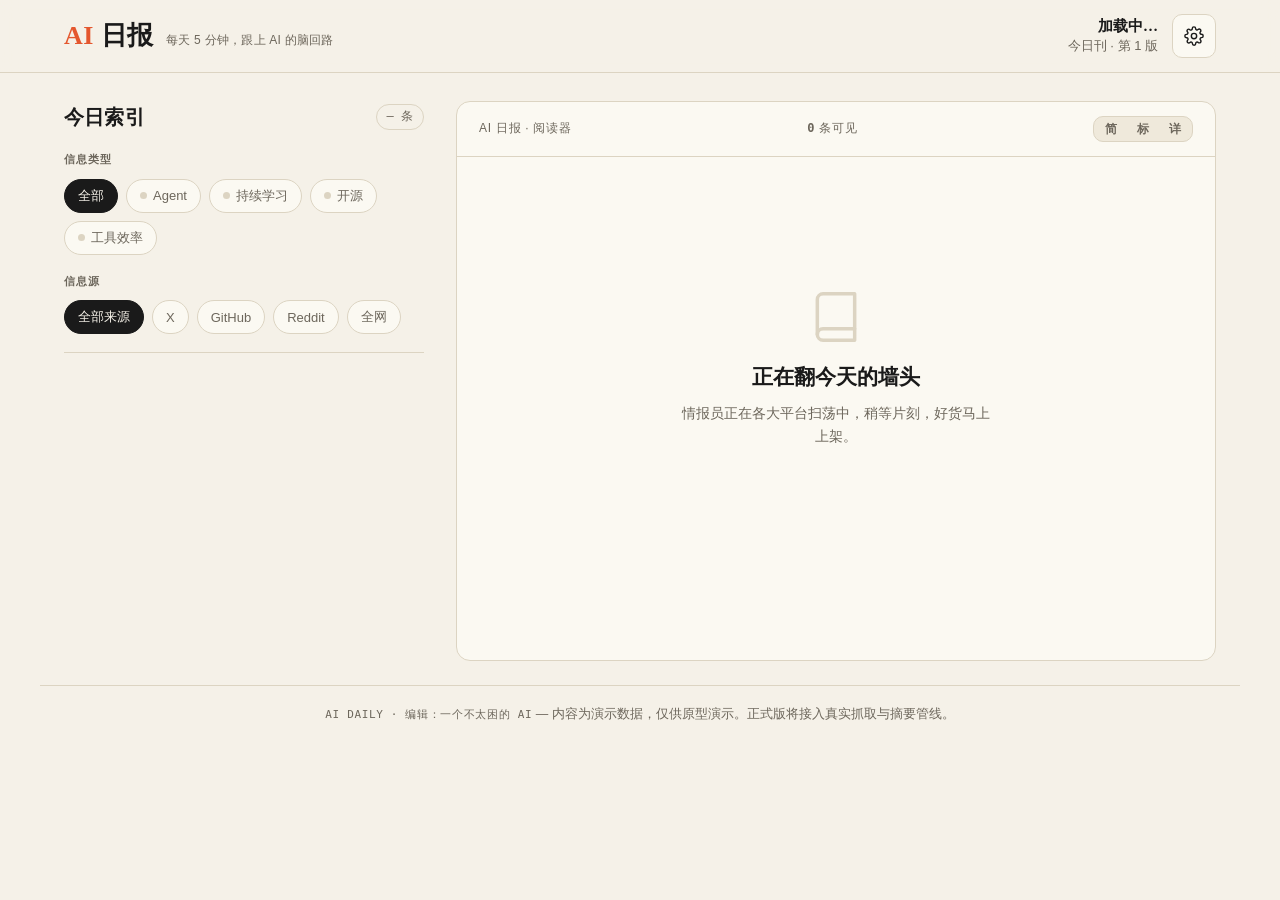
==== frontend/index.html @ 81d68c3c "refactor: split frontend monolith into ES modules, drop dead assets (specs/004 cand 4) index.html's " ====
<!doctype html>
<html lang="zh-CN">
<head>
<meta charset="utf-8" />
<meta name="viewport" content="width=device-width, initial-scale=1" />
<meta name="color-scheme" content="light dark" />
<title>AI 日报 · 每天 5 分钟，跟上 AI 的脑回路</title>
<!--
  Discovery:
    deliverable: AI 日报 Web 阅读器（索引 + 阅读器双栏）
    audience: 个人技术兴趣读者（big_boss）
    direction: Minimal/Editorial —— 报刊质感，幽默编辑语态
    sections: masthead / 索引栏(类型+来源筛选) / 阅读器 / 设置面板 / 三态覆盖
    accent: 橙红 #e4572e（每屏 ≤2 处可见）
    design_system: null（_schema/defaults.css 兜底，编辑杂志风自定 token）
    craft: typography / color / anti-ai-slop / accessibility-baseline / typography-hierarchy-editorial / state-coverage
-->
<style>
  :root {
    --bg: #f5f1e8;
    --surface: #fbf9f2;
    --surface-2: #efe9db;
    --ink: #1a1a1a;
    --ink-muted: #6d675c;
    --border: #dcd4c2;
    --accent: #e4572e;
    --accent-ink: #b43d1c;
    --accent-soft: #f8e3d8;
    --ok: #2f6f4f;
    --warn: #a16207;
    --danger: #b3261e;
    --radius-sm: 6px;
    --radius-md: 10px;
    --radius-lg: 14px;
    --font-display: "Songti SC", "Noto Serif SC", "SimSun", Georgia, "Times New Roman", serif;
    --font-body: -apple-system, BlinkMacSystemFont, "PingFang SC", "Hiragino Sans GB", "Microsoft YaHei", "Segoe UI", sans-serif;
    --font-mono: ui-monospace, "SF Mono", "JetBrains Mono", Menlo, Consolas, monospace;
    --motion-fast: 150ms;
    --motion-base: 200ms;
    --ease: cubic-bezier(0.2, 0, 0, 1);
    --focus-ring: 0 0 0 2px var(--bg), 0 0 0 4px var(--accent);
    --btn-bg: #b43d1c;
    --btn-fg: #ffffff;
    --btn-bg-hover: #96320f;
  }
  @media (prefers-color-scheme: dark) {
    :root {
      --bg: #16130e;
      --surface: #1d1912;
      --surface-2: #262118;
      --ink: #ece6d8;
      --ink-muted: #a89f8d;
      --border: #37301f;
      --accent: #f0764f;
      --accent-ink: #ff9a76;
      --accent-soft: #3a2418;
      --btn-bg: #f0764f;
      --btn-fg: #1a1a1a;
      --btn-bg-hover: #ff9a76;
      --ok: #7fbf9b;
      --warn: #d9a441;
      --danger: #ef6f68;
    }
  }
  * { box-sizing: border-box; }
  html { scroll-behavior: smooth; }
  body {
    margin: 0;
    background: var(--bg);
    color: var(--ink);
    font: 16px/1.6 var(--font-body);
    -webkit-font-smoothing: antialiased;
  }
  a { color: var(--accent-ink); }
  a:hover { color: var(--accent); }
  :focus-visible { outline: none; box-shadow: var(--focus-ring); border-radius: var(--radius-sm); }
  .skip-link {
    position: absolute; left: 12px; top: -48px; z-index: 60;
    padding: 10px 16px; background: var(--ink); color: var(--bg);
    border-radius: var(--radius-sm); text-decoration: none;
    transition: top var(--motion-fast) var(--ease);
  }
  .skip-link:focus { top: 12px; }

  /* ── 报头 ─────────────────────────────── */
  .masthead {
    position: sticky; top: 0; z-index: 40;
    background: color-mix(in oklab, var(--bg) 88%, transparent);
    backdrop-filter: blur(10px);
    border-bottom: 1px solid var(--border);
  }
  .masthead-inner {
    max-width: 1200px; margin: 0 auto; padding: 14px 24px;
    display: flex; align-items: center; justify-content: space-between; gap: 16px;
  }
  .brand { display: flex; align-items: baseline; gap: 12px; min-width: 0; }
  .brand-name {
    font-family: var(--font-display); font-size: 26px; font-weight: 700;
    letter-spacing: 0.02em; margin: 0; white-space: nowrap;
  }
  .brand-name em { font-style: normal; color: var(--accent); }
  .brand-tagline {
    font-size: 12px; color: var(--ink-muted); letter-spacing: 0.02em;
    white-space: nowrap; overflow: hidden; text-overflow: ellipsis;
  }
  .masthead-right { display: flex; align-items: center; gap: 14px; }
  .date-stamp { font-size: 13px; color: var(--ink-muted); text-align: right; line-height: 1.4; }
  .date-stamp strong { display: block; font-family: var(--font-display); font-size: 15px; color: var(--ink); }
  .icon-btn {
    width: 44px; height: 44px; display: inline-flex; align-items: center; justify-content: center;
    background: var(--surface); border: 1px solid var(--border); border-radius: var(--radius-md);
    color: var(--ink); cursor: pointer; transition: background var(--motion-fast) var(--ease), transform var(--motion-fast) var(--ease);
  }
  .icon-btn:hover { background: var(--surface-2); }
  .icon-btn:active { transform: scale(0.96); }
  .icon-btn svg { width: 20px; height: 20px; }

  /* ── 布局 ─────────────────────────────── */
  .layout {
    max-width: 1200px; margin: 0 auto; padding: 28px 24px 24px;
    display: grid; grid-template-columns: 360px minmax(0, 1fr); gap: 32px;
    align-items: start;
  }
  @media (max-width: 860px) {
    .layout { grid-template-columns: 1fr; padding: 20px 16px; gap: 20px; }
    .brand-tagline { display: none; }
  }

  /* ── 索引栏 ───────────────────────────── */
  .index-col { display: flex; flex-direction: column; gap: 18px; min-width: 0; }
  .index-head { display: flex; align-items: center; justify-content: space-between; gap: 10px; }
  .index-head h2 {
    font-family: var(--font-display); font-size: 20px; font-weight: 700; margin: 0;
    letter-spacing: 0.01em;
  }
  .count-badge {
    font-family: var(--font-mono); font-size: 12px; color: var(--ink-muted);
    border: 1px solid var(--border); border-radius: var(--radius-pill, 999px);
    padding: 2px 10px; white-space: nowrap;
  }
  .filter-group { display: flex; flex-direction: column; gap: 10px; }
  .filter-label {
    font-size: 11px; font-weight: 600; letter-spacing: 0.08em; text-transform: uppercase;
    color: var(--ink-muted);
  }
  .chip-row { display: flex; flex-wrap: wrap; gap: 8px; }
  .chip {
    display: inline-flex; align-items: center; gap: 6px;
    padding: 7px 13px; font-size: 13px; color: var(--ink-muted);
    background: var(--surface); border: 1px solid var(--border); border-radius: var(--radius-pill, 999px);
    cursor: pointer; transition: all var(--motion-fast) var(--ease);
    min-height: 34px;
  }
  .chip:hover { border-color: var(--ink-muted); color: var(--ink); }
  .chip[aria-pressed="true"] {
    background: var(--ink); color: var(--bg); border-color: var(--ink);
  }
  .chip[aria-pressed="true"] .chip-dot { background: var(--accent); }
  .chip-dot { width: 7px; height: 7px; border-radius: 50%; background: var(--border); flex: none; }

  .article-list { display: flex; flex-direction: column; border-top: 1px solid var(--border); }
  .article-item {
    display: block; width: 100%; text-align: left;
    padding: 14px 12px 14px 16px; margin: 0;
    background: transparent; border: none; border-bottom: 1px solid var(--border);
    cursor: pointer; position: relative; transition: background var(--motion-fast) var(--ease);
    font-family: var(--font-body);
  }
  .article-item:hover { background: var(--surface); }
  .article-item[aria-selected="true"] { background: var(--surface); }
  .article-item[aria-selected="true"]::before {
    content: ""; position: absolute; left: 0; top: 12px; bottom: 12px; width: 3px;
    background: var(--accent); border-radius: 2px;
  }
  .article-item-title {
    font-family: var(--font-display); font-size: 15.5px; font-weight: 700; line-height: 1.45;
    margin: 0 0 5px; color: var(--ink); letter-spacing: 0;
  }
  .article-item-meta {
    display: flex; align-items: center; gap: 8px; flex-wrap: wrap;
    font-size: 12px; color: var(--ink-muted);
  }
  .tag {
    display: inline-flex; align-items: center; font-size: 11px; font-weight: 600;
    letter-spacing: 0.04em; padding: 1px 8px; border-radius: var(--radius-sm);
    background: var(--surface-2); color: var(--ink-muted); border: 1px solid var(--border);
  }
  .tag[data-type="agent"] { color: var(--accent-ink); background: var(--accent-soft); border-color: transparent; }
  .tag[data-type="self-improve"] { color: var(--ok); background: color-mix(in oklab, var(--ok) 12%, transparent); border-color: transparent; }
  .tag[data-type="open-source"] { color: var(--warn); background: color-mix(in oklab, var(--warn) 14%, transparent); border-color: transparent; }
  .tag[data-type="tools"] { color: var(--ink); background: var(--surface-2); }
  .src-name { display: inline-flex; align-items: center; gap: 5px; }
  .src-name svg { width: 13px; height: 13px; flex: none; }
  .time { font-family: var(--font-mono); font-size: 11px; }
  .item-excerpt {
    font-size: 13px; color: var(--ink-muted); line-height: 1.5; margin: 6px 0 0;
    display: -webkit-box; -webkit-line-clamp: 2; -webkit-box-orient: vertical; overflow: hidden;
  }
  .article-item[aria-selected="true"] .item-excerpt { display: block; }

  /* ── 阅读器 ───────────────────────────── */
  .reader {
    background: var(--surface); border: 1px solid var(--border);
    border-radius: var(--radius-lg); min-height: 560px;
    display: flex; flex-direction: column;
  }
  .reader-toolbar {
    display: flex; align-items: center; justify-content: space-between; gap: 12px;
    padding: 14px 22px; border-bottom: 1px solid var(--border);
  }
  .back-btn {
    display: none; align-items: center; gap: 6px;
    background: transparent; border: 1px solid var(--border); color: var(--ink);
    border-radius: var(--radius-md); padding: 8px 14px; font-size: 13px; font-weight: 600;
    cursor: pointer; min-height: 40px;
  }
  .back-btn svg { width: 15px; height: 15px; }
  .back-btn:hover { background: var(--surface-2); }
  @media (max-width: 860px) {
    .back-btn { display: inline-flex; }
    body.reading .index-col { display: none; }
    body.reading .layout { grid-template-columns: 1fr; }
  }
  .reader-toolbar .kicker { font-size: 12px; color: var(--ink-muted); letter-spacing: 0.06em; }
  .reader-toolbar .kicker strong { color: var(--ink-muted); font-family: var(--font-mono); font-weight: 600; }
  .reader-body { padding: 30px 34px 26px; flex: 1; }
  @media (max-width: 600px) { .reader-body { padding: 22px 18px; } }
  .reader-empty { display: flex; flex-direction: column; align-items: center; justify-content: center; text-align: center; min-height: 380px; padding: 30px; }
  .reader-empty .empty-mark { width: 56px; height: 56px; margin-bottom: 16px; color: var(--border); }
  .reader-empty h3 { font-family: var(--font-display); font-size: 21px; margin: 0 0 8px; }
  .reader-empty p { color: var(--ink-muted); max-width: 40ch; margin: 0 0 18px; font-size: 14px; }
  .btn {
    display: inline-flex; align-items: center; justify-content: center; gap: 8px;
    min-height: 44px; padding: 10px 20px; font-size: 14px; font-weight: 600;
    border-radius: var(--radius-md); cursor: pointer; text-decoration: none;
    transition: all var(--motion-fast) var(--ease);
  }
  .btn:active { transform: scale(0.98); }
  .btn-primary { background: var(--btn-bg); color: var(--btn-fg); border: 1px solid var(--btn-bg); }
  .btn-primary:hover { background: var(--btn-bg-hover); color: var(--btn-fg); }
  .btn-ghost { background: transparent; color: var(--ink); border: 1px solid var(--border); }
  .btn-ghost:hover { background: var(--surface-2); }
  .btn svg { width: 16px; height: 16px; }

  .article-head { border-bottom: 1px solid var(--border); padding-bottom: 22px; margin-bottom: 22px; }
  .article-head .eyebrow {
    font-family: var(--font-mono); font-size: 12px; letter-spacing: 0.1em; text-transform: uppercase;
    color: var(--accent-ink); margin: 0 0 12px;
  }
  .article-head h1 {
    font-family: var(--font-display); font-size: clamp(26px, 3.4vw, 36px); font-weight: 700;
    line-height: 1.22; letter-spacing: -0.01em; margin: 0 0 14px;
  }
  .article-byline {
    display: flex; align-items: center; gap: 14px; flex-wrap: wrap;
    font-size: 13px; color: var(--ink-muted);
  }
  .article-byline .src-chip {
    display: inline-flex; align-items: center; gap: 6px;
    background: var(--surface-2); border: 1px solid var(--border); border-radius: var(--radius-pill, 999px);
    padding: 4px 12px; font-size: 12.5px; font-weight: 600; color: var(--ink);
  }
  .article-byline .src-chip svg { width: 14px; height: 14px; }
  .article-body { max-width: 65ch; }
  .article-body .lede {
    font-family: var(--font-display); font-size: 18.5px; line-height: 1.65;
    color: var(--ink); margin: 0 0 20px;
  }
  .article-body p { margin: 14px 0; font-size: 15.5px; line-height: 1.75; }
  .article-body .summary-box {
    background: var(--surface-2); border-radius: var(--radius-md);
    padding: 16px 18px; margin: 18px 0; font-size: 14.5px; line-height: 1.7;
  }
  .article-body .summary-box strong { color: var(--accent-ink); }
  .article-body blockquote {
    margin: 22px 0; padding: 0 0 0 20px; border-left: 3px solid var(--accent);
    font-family: var(--font-display); font-size: 19px; line-height: 1.5; color: var(--ink);
  }
  .article-body ul { margin: 14px 0; padding-left: 22px; }
  .article-body li { margin: 6px 0; }
  .article-body strong { font-weight: 700; }
  .article-body code {
    font-family: var(--font-mono); font-size: 0.9em;
    background: var(--surface-2); padding: 1px 5px; border-radius: 4px;
  }
  .article-body a code { color: inherit; }
  .article-body blockquote code { background: transparent; padding: 0; }
  .article-actions { display: flex; gap: 12px; flex-wrap: wrap; margin-top: 26px; padding-top: 20px; border-top: 1px solid var(--border); }
  .article-foot { margin-top: 26px; padding-top: 16px; border-top: 1px solid var(--border); font-size: 12.5px; color: var(--ink-muted); display: flex; justify-content: space-between; gap: 12px; flex-wrap: wrap; }
  .article-foot code { font-family: var(--font-mono); background: var(--surface-2); padding: 1px 6px; border-radius: 4px; font-size: 11.5px; }

  /* ── 设置面板 ─────────────────────────── */
  dialog.settings {
    border: 1px solid var(--border); border-radius: var(--radius-lg);
    background: var(--surface); color: var(--ink);
    padding: 0; width: min(480px, calc(100vw - 32px));
    box-shadow: 0 24px 64px color-mix(in oklab, var(--ink) 24%, transparent);
  }
  dialog.settings::backdrop { background: color-mix(in oklab, var(--ink) 45%, transparent); }
  .settings-head { display: flex; align-items: center; justify-content: space-between; padding: 18px 22px; border-bottom: 1px solid var(--border); }
  .settings-head h2 { font-family: var(--font-display); font-size: 19px; margin: 0; }
  .settings-body { padding: 8px 22px 22px; }
  .settings-section { padding: 16px 0; border-bottom: 1px solid var(--border); }
  .settings-section:last-child { border-bottom: none; }
  .settings-section h3 { font-size: 13px; font-weight: 600; letter-spacing: 0.06em; margin: 0 0 12px; color: var(--ink-muted); }
  .switch-row { display: flex; align-items: center; justify-content: space-between; gap: 14px; padding: 9px 0; }
  .switch-row .switch-label { font-size: 14.5px; }
  .switch-row .switch-label small { display: block; font-size: 12px; color: var(--ink-muted); margin-top: 2px; }
  .switch {
    position: relative; width: 46px; height: 26px; flex: none; cursor: pointer;
    -webkit-tap-highlight-color: transparent;
  }
  .switch input { position: absolute; opacity: 0; width: 100%; height: 100%; margin: 0; cursor: pointer; }
  .switch .track {
    position: absolute; inset: 0; border-radius: 999px; background: var(--surface-2);
    border: 1px solid var(--border); transition: background var(--motion-fast) var(--ease);
  }
  .switch .thumb {
    position: absolute; top: 3px; left: 3px; width: 20px; height: 20px; border-radius: 50%;
    background: var(--ink-muted); transition: transform var(--motion-fast) var(--ease), background var(--motion-fast) var(--ease);
  }
  .switch input:checked + .track { background: var(--ok); border-color: var(--ok); }
  .switch input:checked + .track + .thumb { transform: translateX(20px); background: #fff; }
  .switch input:focus-visible + .track { box-shadow: var(--focus-ring); }
  .switch input:disabled + .track { opacity: 0.4; }
  .settings-foot { display: flex; justify-content: flex-end; gap: 10px; padding: 14px 22px; border-top: 1px solid var(--border); }
  .settings-note { font-size: 12px; color: var(--ink-muted); margin-top: 12px; line-height: 1.6; }

  /* ── 状态：加载 ───────────────────────── */
  .skeleton-list { display: flex; flex-direction: column; }
  .sk-item { padding: 14px 12px 14px 16px; border-bottom: 1px solid var(--border); }
  .sk-line { height: 13px; border-radius: 4px; background: var(--surface-2); margin: 6px 0; animation: pulse 1.4s ease-in-out infinite; }
  .sk-line.w70 { width: 70%; } .sk-line.w40 { width: 40%; } .sk-line.w90 { width: 90%; }
  @keyframes pulse { 0%, 100% { opacity: 0.55; } 50% { opacity: 1; } }
  @media (prefers-reduced-motion: reduce) {
    .sk-line { animation: none; }
    html { scroll-behavior: auto; }
  }

  /* ── 提示条 ───────────────────────────── */
  .toast {
    position: fixed; left: 50%; bottom: 28px; transform: translateX(-50%) translateY(20px);
    background: var(--ink); color: var(--bg); font-size: 13.5px;
    padding: 11px 20px; border-radius: var(--radius-md); opacity: 0; pointer-events: none;
    transition: opacity var(--motion-base) var(--ease), transform var(--motion-base) var(--ease);
    z-index: 80; max-width: calc(100vw - 32px); text-align: center;
  }
  .toast.show { opacity: 1; transform: translateX(-50%) translateY(0); }

  footer.site-foot {
    max-width: 1200px; margin: 0 auto; padding: 18px 24px 40px;
    font-size: 12.5px; color: var(--ink-muted); text-align: center;
    border-top: 1px solid var(--border);
  }
  footer.site-foot .foot-mark { font-family: var(--font-mono); font-size: 11px; letter-spacing: 0.06em; }

  /* ═══ US3 阅读密度档位 (T048) ═══ */
  .reader-style-switch {
    display: inline-flex; gap: 2px; padding: 2px;
    border: 1px solid var(--border); border-radius: var(--radius-md);
    background: var(--surface-2);
  }
  .reader-style-switch button {
    border: 0; background: transparent; color: var(--ink-muted);
    font-family: var(--font-mono); font-size: 12px; font-weight: 600;
    padding: 4px 9px; border-radius: calc(var(--radius-md) - 2px);
    cursor: pointer; line-height: 1; transition: background var(--motion-fast) var(--ease), color var(--motion-fast) var(--ease);
  }
  .reader-style-switch button:hover { color: var(--ink); }
  .reader-style-switch button.is-active {
    background: var(--ink); color: var(--bg);
  }
  .reader-style-switch button:focus-visible { outline: var(--focus-ring); }

  .style-mode-row { align-items: flex-start; }
  .radio-group { display: inline-flex; gap: 6px; flex-wrap: wrap; }
  .radio-pill {
    display: inline-flex; align-items: center; gap: 4px;
    padding: 6px 12px; border: 1px solid var(--border); border-radius: 999px;
    font-size: 13px; color: var(--ink-muted); cursor: pointer;
    background: var(--surface); transition: border-color var(--motion-fast) var(--ease), color var(--motion-fast) var(--ease);
  }
  .radio-pill:hover { border-color: var(--ink-muted); color: var(--ink); }
  .radio-pill input { margin: 0; accent-color: var(--accent); }
  .radio-pill:has(input:checked) {
    border-color: var(--ink); color: var(--ink);
    background: color-mix(in oklab, var(--ink) 6%, var(--surface));
  }

  .article-item-meta .reading-min { font-family: var(--font-mono); font-size: 11.5px; }
  .article-item-meta .time { font-family: var(--font-mono); }

  .score-badge {
    display: inline-flex; align-items: center; gap: 3px;
    padding: 1px 7px; border-radius: 999px;
    font-family: var(--font-mono); font-size: 11px; font-weight: 600;
    color: var(--ink-muted); background: var(--surface-2);
    border: 1px solid transparent; white-space: nowrap;
  }
  .article-item-meta .score-badge { font-size: 11px; padding: 1px 6px; }
  .score-badge.dim-authority   { color: var(--accent-ink); background: color-mix(in oklab, var(--accent) 12%, transparent); }
  .score-badge.dim-depth       { color: var(--ok);          background: color-mix(in oklab, var(--ok) 12%, transparent); }
  .score-badge.dim-timeliness  { color: var(--warn);        background: color-mix(in oklab, var(--warn) 14%, transparent); }
  .score-badge.dim-expression  { color: var(--ink);         background: var(--surface-2); }
  .score-badge.dim-engagement  { color: var(--warn);        background: color-mix(in oklab, var(--warn) 14%, transparent); }

  .must-read {
    display: inline-block; vertical-align: 2px; margin-right: 6px;
    padding: 1px 6px; border-radius: 4px;
    font-size: 10.5px; font-weight: 700; letter-spacing: 0.08em;
    color: var(--accent-ink); background: var(--accent-soft);
  }
  .score-badge.dim-composite   { color: var(--ink);         background: var(--surface-2); border-color: var(--border); }
  .score-badge.dim-tier,
  .score-badge.dim-tier-detail {
    color: var(--accent-ink); background: var(--accent-soft);
  }

  .score-badges { display: inline-flex; gap: 4px; flex-wrap: wrap; margin-top: 6px; }
  .article-item .score-badges { margin-top: 4px; }
  .article-body.score-block:empty { display: none; }
  .article-body.score-block { margin: 14px 0 0; padding: 0; }
  .article-body.score-block .score-badge { font-size: 11.5px; padding: 2px 9px; }

  @media (max-width: 860px) {
    .reader-style-switch { margin-left: auto; }
  }
</style>
</head>
<body>
<a class="skip-link" href="#reader">跳到阅读区</a>

<!-- ═══ 报头 ═══ -->
<header class="masthead" data-od-id="masthead">
  <div class="masthead-inner">
    <div class="brand">
      <h1 class="brand-name"><em>AI</em> 日报</h1>
      <span class="brand-tagline">每天 5 分钟，跟上 AI 的脑回路</span>
    </div>
    <div class="masthead-right">
      <div class="date-stamp" id="dateStamp"><strong>加载中…</strong><span>今日刊 · 第 1 版</span></div>
      <button class="icon-btn" id="openSettings" aria-label="打开设置" title="信息源与主题设置">
        <svg viewBox="0 0 24 24" fill="none" stroke="currentColor" stroke-width="1.7" stroke-linecap="round" stroke-linejoin="round" aria-hidden="true">
          <circle cx="12" cy="12" r="3.2"/>
          <path d="M19.4 15a1.65 1.65 0 0 0 .33 1.82l.06.06a2 2 0 1 1-2.83 2.83l-.06-.06a1.65 1.65 0 0 0-1.82-.33 1.65 1.65 0 0 0-1 1.51V21a2 2 0 1 1-4 0v-.09a1.65 1.65 0 0 0-1-1.51 1.65 1.65 0 0 0-1.82.33l-.06.06a2 2 0 1 1-2.83-2.83l.06-.06a1.65 1.65 0 0 0 .33-1.82 1.65 1.65 0 0 0-1.51-1H3a2 2 0 1 1 0-4h.09a1.65 1.65 0 0 0 1.51-1 1.65 1.65 0 0 0-.33-1.82l-.06-.06a2 2 0 1 1 2.83-2.83l.06.06a1.65 1.65 0 0 0 1.82.33h.01a1.65 1.65 0 0 0 1-1.51V3a2 2 0 1 1 4 0v.09a1.65 1.65 0 0 0 1 1.51h.01a1.65 1.65 0 0 0 1.82-.33l.06-.06a2 2 0 1 1 2.83 2.83l-.06.06a1.65 1.65 0 0 0-.33 1.82v.01a1.65 1.65 0 0 0 1.51 1H21a2 2 0 1 1 0 4h-.09a1.65 1.65 0 0 0-1.51 1z"/>
        </svg>
      </button>
    </div>
  </div>
</header>

<div class="layout">
  <!-- ═══ 索引栏 ═══ -->
  <aside class="index-col" data-od-id="index" aria-label="今日条目索引">
    <div class="index-head">
      <h2>今日索引</h2>
      <span class="count-badge" id="countBadge" aria-live="polite">— 条</span>
    </div>

    <div class="filter-group">
      <span class="filter-label" id="typeFilterLabel">信息类型</span>
      <div class="chip-row" role="group" aria-labelledby="typeFilterLabel" id="typeFilters">
        <button class="chip" data-filter="all" aria-pressed="true">全部</button>
        <button class="chip" data-filter="agent" aria-pressed="false"><span class="chip-dot" aria-hidden="true"></span>Agent</button>
        <button class="chip" data-filter="self-improve" aria-pressed="false"><span class="chip-dot" aria-hidden="true"></span>持续学习</button>
        <button class="chip" data-filter="open-source" aria-pressed="false"><span class="chip-dot" aria-hidden="true"></span>开源</button>
        <button class="chip" data-filter="tools" aria-pressed="false"><span class="chip-dot" aria-hidden="true"></span>工具效率</button>
      </div>
    </div>

    <div class="filter-group">
      <span class="filter-label" id="srcFilterLabel">信息源</span>
      <div class="chip-row" role="group" aria-labelledby="srcFilterLabel" id="srcFilters">
        <button class="chip" data-src="all" aria-pressed="true">全部来源</button>
        <button class="chip" data-src="x" aria-pressed="false">X</button>
        <button class="chip" data-src="github" aria-pressed="false">GitHub</button>
        <button class="chip" data-src="reddit" aria-pressed="false">Reddit</button>
        <button class="chip" data-src="web" aria-pressed="false">全网</button>
      </div>
    </div>

    <div class="article-list" id="articleList" role="listbox" aria-label="条目列表" aria-busy="true">
      <!-- JS 渲染 -->
    </div>
  </aside>

  <!-- ═══ 阅读器 ═══ -->
  <main class="reader" id="reader" data-od-id="reader" tabindex="-1">
    <div class="reader-toolbar">
      <button class="back-btn" id="backBtn">
        <svg viewBox="0 0 24 24" fill="none" stroke="currentColor" stroke-width="1.7" stroke-linecap="round" stroke-linejoin="round" aria-hidden="true"><path d="M19 12H5"/><path d="m12 19-7-7 7-7"/></svg>
        返回索引
      </button>
      <span class="kicker" id="readerKicker">AI 日报 · 阅读器</span>
      <span class="kicker"><strong id="readerCount">0</strong> 条可见</span>
      <div class="reader-style-switch" role="group" aria-label="临时切换阅读密度（本刊期内有效，不写入偏好）">
        <button type="button" data-style="concise" title="简洁">简</button>
        <button type="button" data-style="standard" title="标准">标</button>
        <button type="button" data-style="detailed" title="详细">详</button>
      </div>
    </div>
    <div class="reader-body" id="readerBody">
      <div class="reader-empty">
        <svg class="empty-mark" viewBox="0 0 24 24" fill="none" stroke="currentColor" stroke-width="1.5" stroke-linecap="round" stroke-linejoin="round" aria-hidden="true">
          <path d="M4 19.5A2.5 2.5 0 0 1 6.5 17H20"/>
          <path d="M6.5 2H20v20H6.5A2.5 2.5 0 0 1 4 19.5v-15A2.5 2.5 0 0 1 6.5 2z"/>
        </svg>
        <h3>正在翻今天的墙头</h3>
        <p>情报员正在各大平台扫荡中，稍等片刻，好货马上上架。</p>
      </div>
    </div>
  </main>
</div>

<!-- ═══ 设置面板 ═══ -->
<dialog class="settings" id="settingsDialog" aria-labelledby="settingsTitle">
  <div class="settings-head">
    <h2 id="settingsTitle">编辑部的偏好设置</h2>
    <button class="icon-btn" id="closeSettings" aria-label="关闭设置">
      <svg viewBox="0 0 24 24" fill="none" stroke="currentColor" stroke-width="1.7" stroke-linecap="round" aria-hidden="true">
        <path d="M18 6 6 18M6 6l12 12"/>
      </svg>
    </button>
  </div>
  <div class="settings-body">
    <section class="settings-section">
      <h3>信息源</h3>
      <div class="switch-row">
        <div class="switch-label">X (Twitter)<small>前沿哨兵，偶尔发疯但信息最快</small></div>
        <label class="switch"><input type="checkbox" data-src-toggle="x" checked><span class="track"></span><span class="thumb"></span></label>
      </div>
      <div class="switch-row">
        <div class="switch-label">GitHub<small>仓库动态、新项目、趋势榜单</small></div>
        <label class="switch"><input type="checkbox" data-src-toggle="github" checked><span class="track"></span><span class="thumb"></span></label>
      </div>
      <div class="switch-row">
        <div class="switch-label">Reddit<small>社区热帖与高赞讨论，一手开发者情报</small></div>
        <label class="switch"><input type="checkbox" data-src-toggle="reddit" checked><span class="track"></span><span class="thumb"></span></label>
      </div>
      <div class="switch-row">
        <div class="switch-label">全网聚合<small>搜索引擎 + RSS 兜底，不放过漏网之鱼</small></div>
        <label class="switch"><input type="checkbox" data-src-toggle="web" checked><span class="track"></span><span class="thumb"></span></label>
      </div>
    </section>
    <section class="settings-section">
      <h3>信息类型</h3>
      <div class="switch-row">
        <div class="switch-label">Agent / 智能体<small>会自己干活的那帮家伙</small></div>
        <label class="switch"><input type="checkbox" data-type-toggle="agent" checked><span class="track"></span><span class="thumb"></span></label>
      </div>
      <div class="switch-row">
        <div class="switch-label">持续学习 / 自我进化<small>模型越学越聪明系列</small></div>
        <label class="switch"><input type="checkbox" data-type-toggle="self-improve" checked><span class="track"></span><span class="thumb"></span></label>
      </div>
      <div class="switch-row">
        <div class="switch-label">开源项目<small>代码是人类最好的朋友</small></div>
        <label class="switch"><input type="checkbox" data-type-toggle="open-source" checked><span class="track"></span><span class="thumb"></span></label>
      </div>
      <div class="switch-row">
        <div class="switch-label">工具与效率<small>生产力神器测评现场</small></div>
        <label class="switch"><input type="checkbox" data-type-toggle="tools" checked><span class="track"></span><span class="thumb"></span></label>
      </div>
    </section>
    <section class="settings-section">
      <h3>推送</h3>
      <div class="switch-row">
        <div class="switch-label">每日推送<small>每天早晨 8:00 生成今日刊</small></div>
        <label class="switch"><input type="checkbox" data-toggle="dailyPush" checked><span class="track"></span><span class="thumb"></span></label>
      </div>
    </section>
    <section class="settings-section">
      <h3>阅读密度</h3>
      <div class="switch-row style-mode-row">
        <div class="switch-label">阅读风格<small>列表与详情显示的字段密度</small></div>
        <div class="radio-group">
          <label class="radio-pill"><input type="radio" name="styleMode" value="concise"> 简洁</label>
          <label class="radio-pill"><input type="radio" name="styleMode" value="standard" checked> 标准</label>
          <label class="radio-pill"><input type="radio" name="styleMode" value="detailed"> 详细</label>
        </div>
      </div>
    </section>
    <p class="settings-note">提示：这是原型演示，开关会真实过滤下面的条目。正式版里，这些偏好会同步给采集端的抓取计划。</p>
  </div>
  <div class="settings-foot">
    <button class="btn btn-ghost" id="resetSettings">恢复默认</button>
    <button class="btn btn-primary" id="applySettings">保存偏好</button>
  </div>
</dialog>

<div class="toast" id="toast" role="status" aria-live="polite"></div>

<footer class="site-foot" data-od-id="footer">
  <span class="foot-mark">AI DAILY · 编辑：一个不太困的 AI</span> — 内容为演示数据，仅供原型演示。正式版将接入真实抓取与摘要管线。
</footer>

<script src="/static/marked.min.js"></script>
<script src="/static/purify.min.js"></script>
<script type="module" src="/static/js/main.js"></script>

</html>
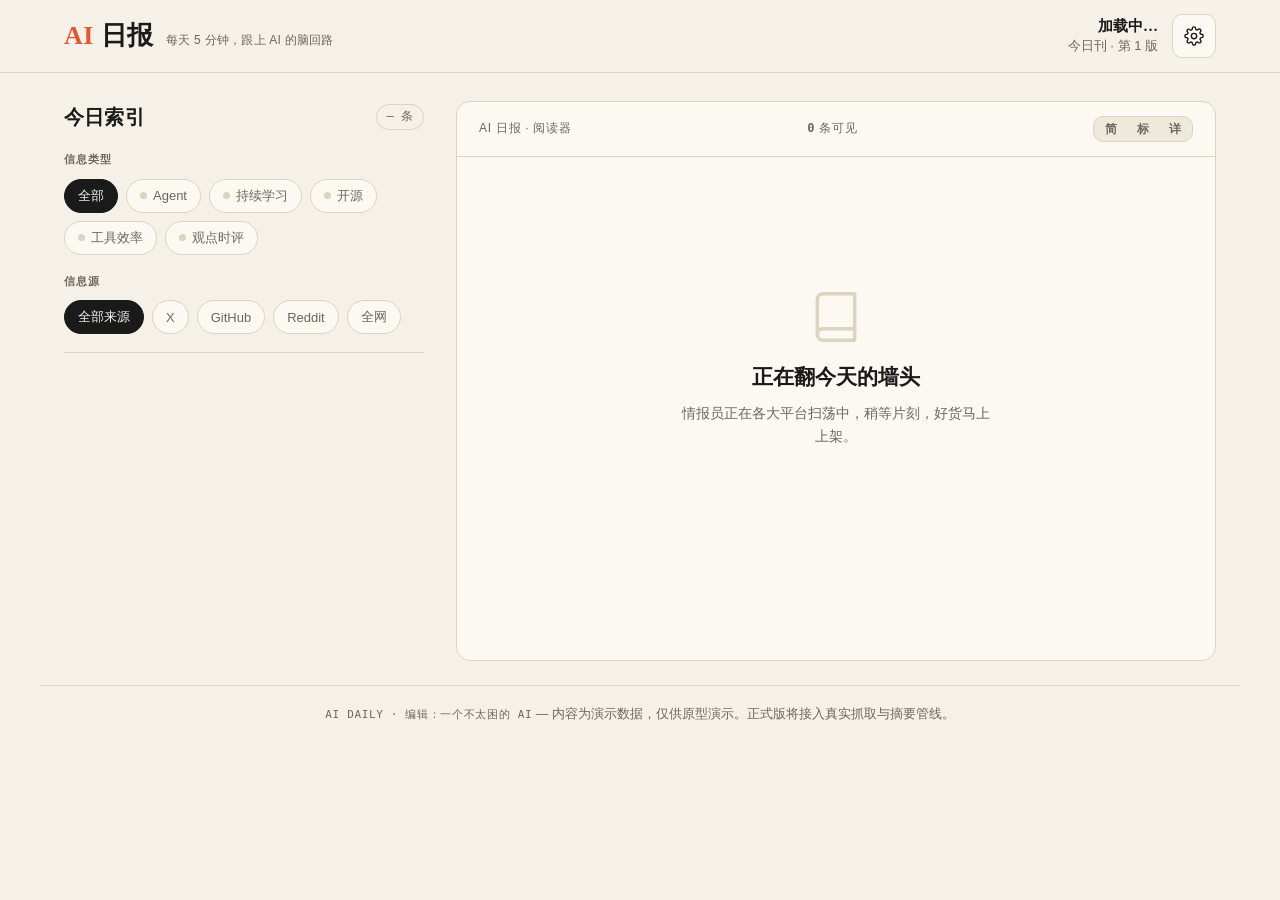
==== commit 885c29d3: "feat: cross-issue dedup + commentary type (spec 005) Part 1 - cross-issue dedup: - exclude_published" ====
--- a/frontend/index.html
+++ b/frontend/index.html
@@ -189,6 +189,7 @@
   .tag[data-type="self-improve"] { color: var(--ok); background: color-mix(in oklab, var(--ok) 12%, transparent); border-color: transparent; }
   .tag[data-type="open-source"] { color: var(--warn); background: color-mix(in oklab, var(--warn) 14%, transparent); border-color: transparent; }
   .tag[data-type="tools"] { color: var(--ink); background: var(--surface-2); }
+  .tag[data-type="commentary"] { color: var(--danger-ink, var(--ink)); background: var(--surface-2); }
   .src-name { display: inline-flex; align-items: center; gap: 5px; }
   .src-name svg { width: 13px; height: 13px; flex: none; }
   .time { font-family: var(--font-mono); font-size: 11px; }
@@ -465,6 +466,7 @@
         <button class="chip" data-filter="self-improve" aria-pressed="false"><span class="chip-dot" aria-hidden="true"></span>持续学习</button>
         <button class="chip" data-filter="open-source" aria-pressed="false"><span class="chip-dot" aria-hidden="true"></span>开源</button>
         <button class="chip" data-filter="tools" aria-pressed="false"><span class="chip-dot" aria-hidden="true"></span>工具效率</button>
+        <button class="chip" data-filter="commentary" aria-pressed="false"><span class="chip-dot" aria-hidden="true"></span>观点时评</button>
       </div>
     </div>
 
@@ -560,6 +562,10 @@
         <div class="switch-label">工具与效率<small>生产力神器测评现场</small></div>
         <label class="switch"><input type="checkbox" data-type-toggle="tools" checked><span class="track"></span><span class="thumb"></span></label>
       </div>
+      <div class="switch-row">
+        <div class="switch-label">观点时评<small>KOL 唇枪舌剑第一现场</small></div>
+        <label class="switch"><input type="checkbox" data-type-toggle="commentary" checked><span class="track"></span><span class="thumb"></span></label>
+      </div>
     </section>
     <section class="settings-section">
       <h3>推送</h3>
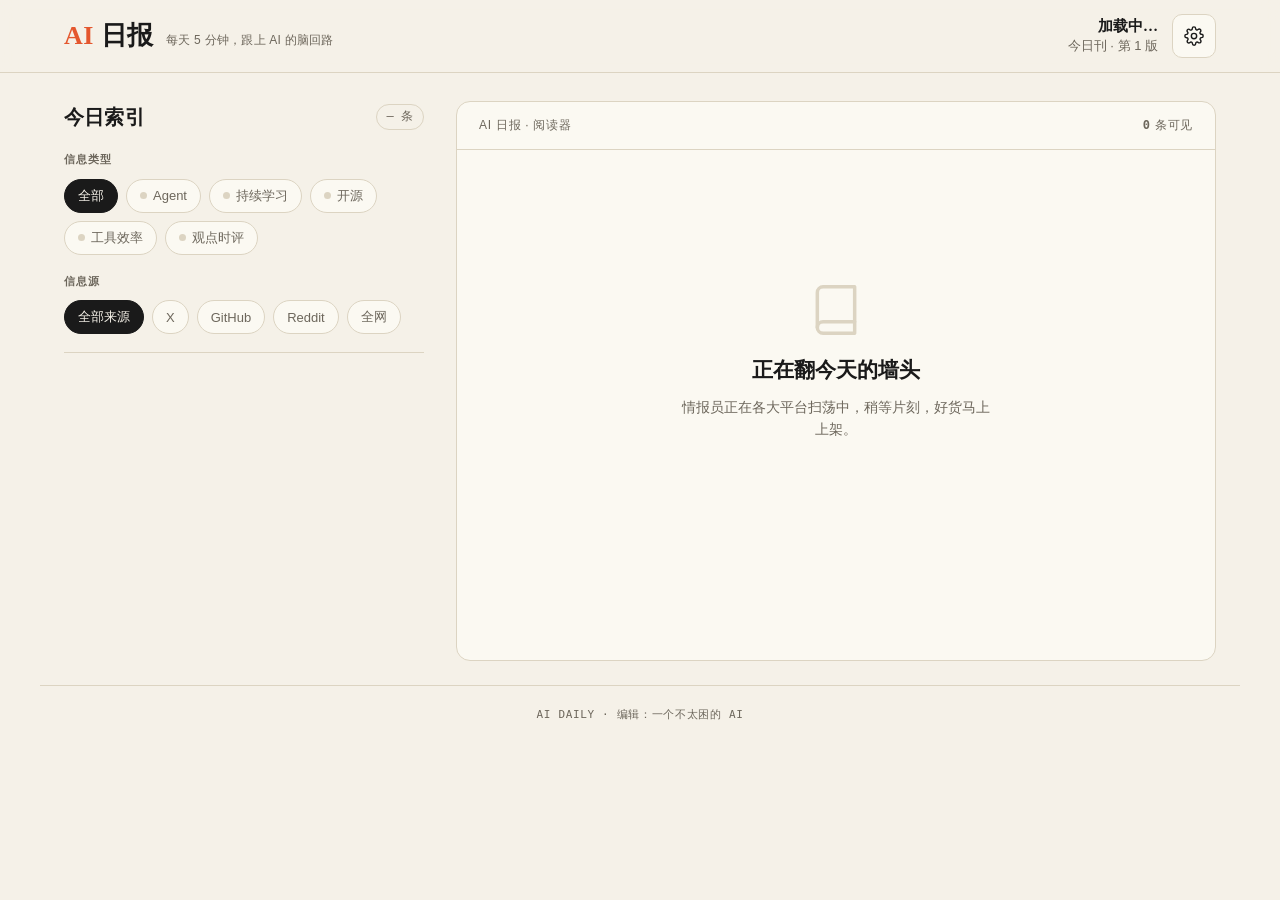
==== commit 943a1351: "feat: remove reading-density UI and mock copy, default dailyCount 15 - Frontend: drop reader-style-s" ====
--- a/frontend/index.html
+++ b/frontend/index.html
@@ -325,7 +325,6 @@
   .switch input:focus-visible + .track { box-shadow: var(--focus-ring); }
   .switch input:disabled + .track { opacity: 0.4; }
   .settings-foot { display: flex; justify-content: flex-end; gap: 10px; padding: 14px 22px; border-top: 1px solid var(--border); }
-  .settings-note { font-size: 12px; color: var(--ink-muted); margin-top: 12px; line-height: 1.6; }
 
   /* ── 状态：加载 ───────────────────────── */
   .skeleton-list { display: flex; flex-direction: column; }
@@ -355,76 +354,13 @@
   }
   footer.site-foot .foot-mark { font-family: var(--font-mono); font-size: 11px; letter-spacing: 0.06em; }
 
-  /* ═══ US3 阅读密度档位 (T048) ═══ */
-  .reader-style-switch {
-    display: inline-flex; gap: 2px; padding: 2px;
-    border: 1px solid var(--border); border-radius: var(--radius-md);
-    background: var(--surface-2);
-  }
-  .reader-style-switch button {
-    border: 0; background: transparent; color: var(--ink-muted);
-    font-family: var(--font-mono); font-size: 12px; font-weight: 600;
-    padding: 4px 9px; border-radius: calc(var(--radius-md) - 2px);
-    cursor: pointer; line-height: 1; transition: background var(--motion-fast) var(--ease), color var(--motion-fast) var(--ease);
-  }
-  .reader-style-switch button:hover { color: var(--ink); }
-  .reader-style-switch button.is-active {
-    background: var(--ink); color: var(--bg);
-  }
-  .reader-style-switch button:focus-visible { outline: var(--focus-ring); }
-
-  .style-mode-row { align-items: flex-start; }
-  .radio-group { display: inline-flex; gap: 6px; flex-wrap: wrap; }
-  .radio-pill {
-    display: inline-flex; align-items: center; gap: 4px;
-    padding: 6px 12px; border: 1px solid var(--border); border-radius: 999px;
-    font-size: 13px; color: var(--ink-muted); cursor: pointer;
-    background: var(--surface); transition: border-color var(--motion-fast) var(--ease), color var(--motion-fast) var(--ease);
-  }
-  .radio-pill:hover { border-color: var(--ink-muted); color: var(--ink); }
-  .radio-pill input { margin: 0; accent-color: var(--accent); }
-  .radio-pill:has(input:checked) {
-    border-color: var(--ink); color: var(--ink);
-    background: color-mix(in oklab, var(--ink) 6%, var(--surface));
-  }
-
-  .article-item-meta .reading-min { font-family: var(--font-mono); font-size: 11.5px; }
   .article-item-meta .time { font-family: var(--font-mono); }
-
-  .score-badge {
-    display: inline-flex; align-items: center; gap: 3px;
-    padding: 1px 7px; border-radius: 999px;
-    font-family: var(--font-mono); font-size: 11px; font-weight: 600;
-    color: var(--ink-muted); background: var(--surface-2);
-    border: 1px solid transparent; white-space: nowrap;
-  }
-  .article-item-meta .score-badge { font-size: 11px; padding: 1px 6px; }
-  .score-badge.dim-authority   { color: var(--accent-ink); background: color-mix(in oklab, var(--accent) 12%, transparent); }
-  .score-badge.dim-depth       { color: var(--ok);          background: color-mix(in oklab, var(--ok) 12%, transparent); }
-  .score-badge.dim-timeliness  { color: var(--warn);        background: color-mix(in oklab, var(--warn) 14%, transparent); }
-  .score-badge.dim-expression  { color: var(--ink);         background: var(--surface-2); }
-  .score-badge.dim-engagement  { color: var(--warn);        background: color-mix(in oklab, var(--warn) 14%, transparent); }
 
   .must-read {
     display: inline-block; vertical-align: 2px; margin-right: 6px;
     padding: 1px 6px; border-radius: 4px;
     font-size: 10.5px; font-weight: 700; letter-spacing: 0.08em;
     color: var(--accent-ink); background: var(--accent-soft);
-  }
-  .score-badge.dim-composite   { color: var(--ink);         background: var(--surface-2); border-color: var(--border); }
-  .score-badge.dim-tier,
-  .score-badge.dim-tier-detail {
-    color: var(--accent-ink); background: var(--accent-soft);
-  }
-
-  .score-badges { display: inline-flex; gap: 4px; flex-wrap: wrap; margin-top: 6px; }
-  .article-item .score-badges { margin-top: 4px; }
-  .article-body.score-block:empty { display: none; }
-  .article-body.score-block { margin: 14px 0 0; padding: 0; }
-  .article-body.score-block .score-badge { font-size: 11.5px; padding: 2px 9px; }
-
-  @media (max-width: 860px) {
-    .reader-style-switch { margin-left: auto; }
   }
 </style>
 </head>
@@ -495,11 +431,6 @@
       </button>
       <span class="kicker" id="readerKicker">AI 日报 · 阅读器</span>
       <span class="kicker"><strong id="readerCount">0</strong> 条可见</span>
-      <div class="reader-style-switch" role="group" aria-label="临时切换阅读密度（本刊期内有效，不写入偏好）">
-        <button type="button" data-style="concise" title="简洁">简</button>
-        <button type="button" data-style="standard" title="标准">标</button>
-        <button type="button" data-style="detailed" title="详细">详</button>
-      </div>
     </div>
     <div class="reader-body" id="readerBody">
       <div class="reader-empty">
@@ -574,18 +505,6 @@
         <label class="switch"><input type="checkbox" data-toggle="dailyPush" checked><span class="track"></span><span class="thumb"></span></label>
       </div>
     </section>
-    <section class="settings-section">
-      <h3>阅读密度</h3>
-      <div class="switch-row style-mode-row">
-        <div class="switch-label">阅读风格<small>列表与详情显示的字段密度</small></div>
-        <div class="radio-group">
-          <label class="radio-pill"><input type="radio" name="styleMode" value="concise"> 简洁</label>
-          <label class="radio-pill"><input type="radio" name="styleMode" value="standard" checked> 标准</label>
-          <label class="radio-pill"><input type="radio" name="styleMode" value="detailed"> 详细</label>
-        </div>
-      </div>
-    </section>
-    <p class="settings-note">提示：这是原型演示，开关会真实过滤下面的条目。正式版里，这些偏好会同步给采集端的抓取计划。</p>
   </div>
   <div class="settings-foot">
     <button class="btn btn-ghost" id="resetSettings">恢复默认</button>
@@ -596,7 +515,7 @@
 <div class="toast" id="toast" role="status" aria-live="polite"></div>
 
 <footer class="site-foot" data-od-id="footer">
-  <span class="foot-mark">AI DAILY · 编辑：一个不太困的 AI</span> — 内容为演示数据，仅供原型演示。正式版将接入真实抓取与摘要管线。
+  <span class="foot-mark">AI DAILY · 编辑：一个不太困的 AI</span>
 </footer>
 
 <script src="/static/marked.min.js"></script>
